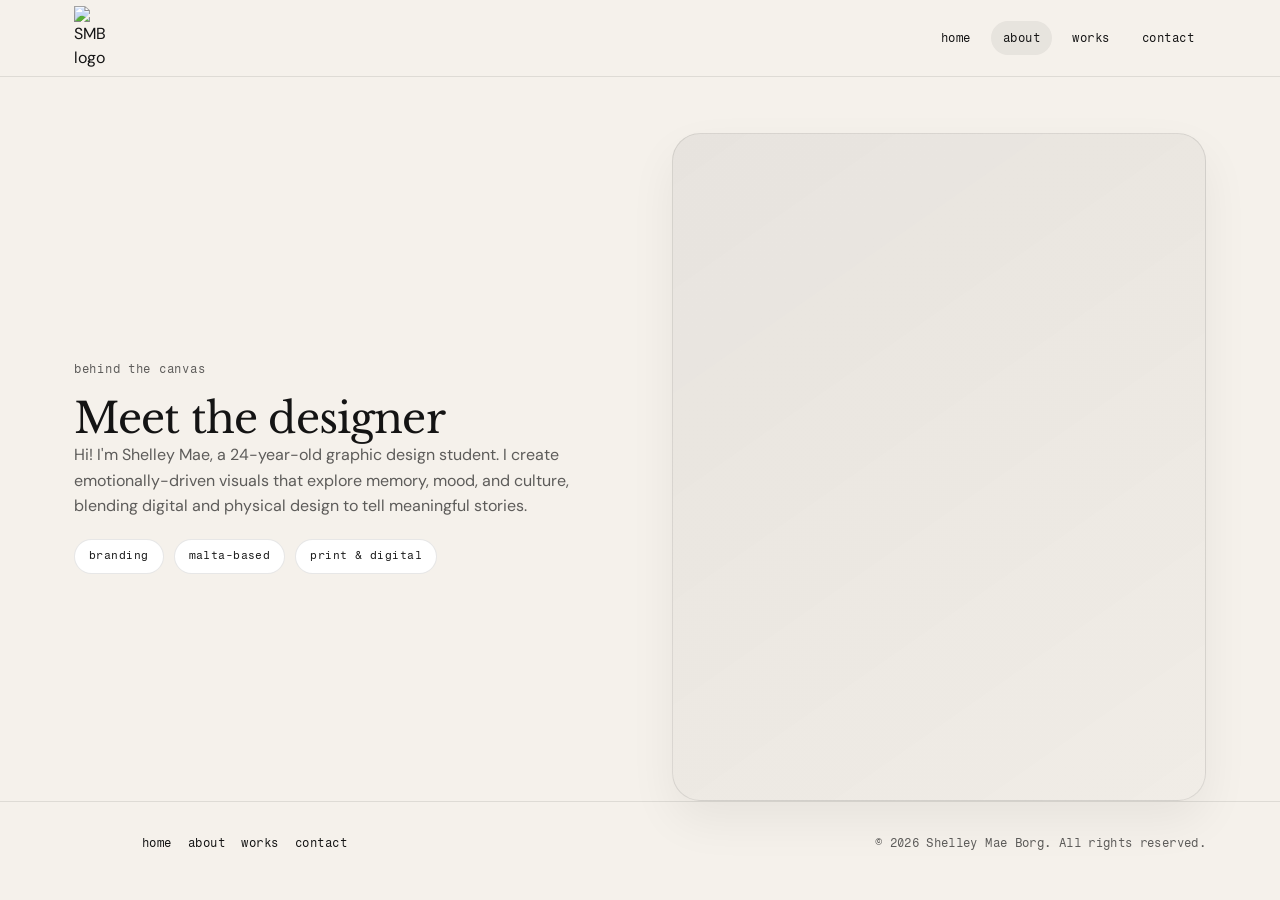
==== about.html @ 629ae958 "Add About page and update navigation links - Created a new 'about.html' page with designer introduct" ====
<!DOCTYPE html>
<html lang="en">
  <head>
    <meta charset="UTF-8" />
    <meta name="viewport" content="width=device-width, initial-scale=1.0" />
    <title>About — Shelley Mae Borg</title>
    <link rel="icon" type="image/x-icon" href="/images/logo.png" />
    <link rel="preconnect" href="https://fonts.googleapis.com" />
    <link rel="preconnect" href="https://fonts.gstatic.com" crossorigin />
    <link
      href="https://fonts.googleapis.com/css2?family=DM+Sans:ital,opsz,wght@0,9..40,400;0,9..40,500;0,9..40,700;1,9..40,400&family=Fragment+Mono:ital@0;1&family=Libre+Baskerville:ital,wght@0,400;0,700;1,400&display=swap"
      rel="stylesheet"
    />
    <link rel="stylesheet" href="./style.css" />
  </head>
  <body class="pageAbout">
    <a class="skipLink" href="#about">Skip to content</a>

    <header class="siteHeader">
      <div class="container headerInner">
        <a class="brand" href="./index.html">
          <img class="brandMark" src="./images/logo.png" alt="SMB logo" />
        </a>

        <button
          class="navToggle"
          type="button"
          aria-expanded="false"
          aria-controls="primaryNav"
          aria-label="Open menu"
        >
          <span class="navToggleLines" aria-hidden="true">
            <span class="navToggleLine"></span>
            <span class="navToggleLine"></span>
            <span class="navToggleLine"></span>
          </span>
        </button>

        <div class="navBackdrop" data-nav-backdrop aria-hidden="true"></div>

        <nav class="nav" id="primaryNav" aria-label="Primary">
          <a class="navLink" href="./index.html#home">home</a>
          <a class="navLink" href="./about.html" aria-current="page">about</a>
          <a class="navLink" href="./worksDone.html">works</a>
          <a class="navLink" href="./contact.html">contact</a>
        </nav>
      </div>
    </header>

    <main id="aboutMain">
      <section id="about" class="about section" aria-labelledby="aboutHeading">
        <div class="container aboutGrid">
          <div class="aboutCopy">
            <p class="sectionEyebrow">Behind the canvas</p>
            <h1 class="sectionTitle" id="aboutHeading">Meet the designer</h1>
            <p class="bodyText">
              Hi! I'm Shelley Mae, a 24-year-old graphic design student. I create emotionally-driven
              visuals that explore memory, mood, and culture, blending digital and physical design to
              tell meaningful stories.
            </p>
            <ul class="chipList" aria-label="Interests">
              <li class="chip">Branding</li>
              <li class="chip">Malta-based</li>
              <li class="chip">Print &amp; digital</li>
            </ul>
          </div>

          <div class="aboutMedia">
            <!-- Replace portraitPlaceholder with final photo when available -->
            <div class="aboutPortrait portraitPlaceholder" role="img" aria-label="Portrait of Shelley Mae Borg"></div>
          </div>
        </div>
      </section>
    </main>

    <footer class="siteFooter">
      <div class="container footerInner">
        <div class="footerBrand">
          <img class="footerMark" src="./images/logo.png" alt="" />
        </div>

        <nav class="footerNav" aria-label="Footer">
          <a class="footerLink" href="./index.html#home">home</a>
          <a class="footerLink" href="./about.html" aria-current="page">about</a>
          <a class="footerLink" href="./worksDone.html">works</a>
          <a class="footerLink" href="./contact.html">contact</a>
        </nav>

        <p class="footerLegal">© 2026 Shelley Mae Borg. All rights reserved.</p>
      </div>
    </footer>

    <script src="./functions.js"></script>
  </body>
</html>
---- style.css ----
/* Base */
:root {
  --blue: #84bbe6;
  --cream: #f5f1eb;
  --orange: #f05223;
  --ink: #141414;
  --ink-muted: rgba(20, 20, 20, 0.68);
  --white: #ffffff;
  --surface: #ffffff;
  --border: rgba(20, 20, 20, 0.1);
  --radius-sm: 12px;
  --radius-md: 20px;
  --radius-lg: 28px;

  --font-sans: "DM Sans", "Helvetica Neue", Helvetica, Arial, sans-serif;
  --font-serif: "Libre Baskerville", Georgia, "Times New Roman", serif;
  --font-mono: "Fragment Mono", ui-monospace, monospace;

  --container: 1180px;
  --gutter: 24px;
  --section-pad: clamp(72px, 10vw, 120px);

  --tracking-tight: -0.03em;
}

*,
*::before,
*::after {
  box-sizing: border-box;
}

html {
  scroll-behavior: smooth;
}

section[id] {
  scroll-margin-top: 92px;
}

@media (prefers-reduced-motion: reduce) {
  html {
    scroll-behavior: auto;
  }

  .caseCard:hover,
  .btnPrimary:hover {
    transform: none;
  }
}

body {
  margin: 0;
  color: var(--ink);
  background: var(--cream);
  font-family: var(--font-sans);
  font-size: 16px;
  line-height: 1.5;
  -webkit-font-smoothing: antialiased;
  -moz-osx-font-smoothing: grayscale;
}

img {
  display: block;
  max-width: 100%;
  height: auto;
}

a {
  color: inherit;
  text-decoration: none;
}

.container {
  max-width: var(--container);
  margin: 0 auto;
  padding: 0 var(--gutter);
}


.skipLink {
  position: absolute;
  left: 12px;
  top: 12px;
  transform: translateY(-200%);
  padding: 10px 12px;
  background: var(--white);
  border: 1px solid rgba(43, 43, 43, 0.2);
  font-size: 14px;
  z-index: 1000;
}

.skipLink:focus {
  transform: translateY(0);
  outline: 2px solid var(--ink);
  outline-offset: 2px;
}

.visuallyHidden {
  position: absolute;
  width: 1px;
  height: 1px;
  padding: 0;
  margin: -1px;
  overflow: hidden;
  clip: rect(0, 0, 0, 0);
  white-space: nowrap;
  border: 0;
}

/* Header / Nav */
.siteHeader {
  position: sticky;
  top: 0;
  z-index: 50;
  background: rgba(245, 241, 235, 0.88);
  backdrop-filter: blur(12px);
  border-bottom: 1px solid var(--border);
}

.headerInner {
  min-height: 76px;
  display: flex;
  align-items: center;
  justify-content: space-between;
  gap: 16px;
}

.brand {
  display: inline-flex;
  align-items: center;
  gap: 12px;
}

.brandMark {
  width: 40px;
  height: auto;
}

.brandName {
  font-family: var(--font-serif);
  font-size: 15px;
  font-weight: 700;
  letter-spacing: -0.02em;
}

.nav {
  display: flex;
  align-items: center;
  gap: 8px;
  font-family: var(--font-mono);
  font-size: 12px;
  letter-spacing: 0.04em;
  text-transform: lowercase;
}

.navLink {
  padding: 8px 12px;
  border-radius: 999px;
  position: relative;
  transition: background-color 160ms ease, color 160ms ease;
}

.navLink:hover,
.navLink[aria-current="page"] {
  background: rgba(20, 20, 20, 0.06);
}

.navLinkContact {
  opacity: 0.45;
  cursor: not-allowed;
}

/* Mobile burger Menu */
.navToggle {
  display: none;
  align-items: center;
  justify-content: center;
  width: 44px;
  height: 44px;
  padding: 0;
  margin: 0;
  margin-left: auto;
  flex-shrink: 0;
  border: 1px solid rgba(43, 43, 43, 0.12);
  border-radius: 0;
  background: rgba(255, 255, 255, 0.92);
  color: var(--ink);
  cursor: pointer;
  position: relative;
  z-index: 160;
  transition: border-color 0.2s ease, background-color 0.2s ease;
}

.navToggle:hover {
  border-color: rgba(240, 82, 35, 0.45);
  background: rgba(255, 255, 255, 1);
}

.navToggle:focus-visible {
  outline: 2px solid var(--orange);
  outline-offset: 3px;
}

.navToggleLines {
  width: 22px;
  height: 16px;
  position: relative;
  display: block;
  pointer-events: none;
}

.navToggleLine {
  position: absolute;
  left: 0;
  right: 0;
  height: 2px;
  background: var(--ink);
  border-radius: 1px;
  transition:
    transform 0.55s cubic-bezier(0.22, 1, 0.36, 1),
    opacity 0.25s ease,
    top 0.35s cubic-bezier(0.22, 1, 0.36, 1);
}

.navToggleLine:nth-child(1) {
  top: 0;
}

.navToggleLine:nth-child(2) {
  top: 7px;
}

.navToggleLine:nth-child(3) {
  top: 14px;
}

body.isNavOpen .navToggleLine:nth-child(1) {
  top: 7px;
  transform: rotate(45deg);
}

body.isNavOpen .navToggleLine:nth-child(2) {
  opacity: 0;
  transform: scaleX(0);
}

body.isNavOpen .navToggleLine:nth-child(3) {
  top: 7px;
  transform: rotate(-45deg);
}

.navBackdrop {
  display: none;
}

/* Typography */
.sectionEyebrow {
  margin: 0 0 16px;
  font-family: var(--font-mono);
  font-size: 12px;
  letter-spacing: 0.06em;
  text-transform: lowercase;
  color: var(--ink-muted);
}

.sectionIntro {
  display: flex;
  align-items: flex-end;
  justify-content: space-between;
  gap: 24px;
  margin-bottom: 32px;
}

.sectionIntroStack {
  flex-direction: column;
  align-items: flex-start;
  max-width: 640px;
}

.sectionTitle {
  margin: 0;
  font-family: var(--font-serif);
  font-size: clamp(28px, 3.5vw, 42px);
  font-weight: 400;
  line-height: 1.15;
  letter-spacing: -0.02em;
}

.sectionLead {
  margin: 12px 0 0;
  max-width: 52ch;
  font-size: 17px;
  line-height: 1.55;
  color: var(--ink-muted);
}

.display {
  margin: 0;
  font-family: var(--font-serif);
  font-size: clamp(48px, 7vw, 84px);
  line-height: 0.95;
  letter-spacing: var(--tracking-tight);
}

.subtitle {
  margin: 10px 0 22px;
  font-size: 22px;
  color: var(--ink-muted);
  letter-spacing: -0.02em;
}

.bodyText {
  margin: 0 0 18px;
  max-width: 52ch;
  font-size: 16px;
  line-height: 1.6;
  color: var(--ink-muted);
}

.textLink {
  display: inline-flex;
  align-items: center;
  gap: 6px;
  font-family: var(--font-mono);
  font-size: 12px;
  letter-spacing: 0.04em;
  color: var(--ink);
  text-transform: lowercase;
  white-space: nowrap;
  transition: opacity 160ms ease;
}

.textLink:hover {
  opacity: 0.65;
}

.btnPrimary {
  appearance: none;
  border: 0;
  font: inherit;
  cursor: pointer;
  display: inline-flex;
  align-items: center;
  justify-content: center;
  gap: 8px;
  padding: 14px 24px;
  border-radius: 999px;
  background: var(--ink);
  color: var(--white);
  font-family: var(--font-mono);
  font-size: 12px;
  letter-spacing: 0.05em;
  text-transform: lowercase;
  transition: transform 160ms ease, background-color 160ms ease;
}

.btnPrimary:hover {
  background: #2a2a2a;
  transform: translateY(-1px);
}

.btnPrimary:focus-visible {
  outline: 2px solid var(--ink);
  outline-offset: 3px;
}

.btnPrimaryLight {
  background: var(--white);
  color: var(--ink);
}

.btnPrimaryLight:hover {
  background: #f0ebe4;
}

/* Hero */
.hero {
  padding: clamp(56px, 10vw, 120px) 0 clamp(40px, 6vw, 72px);
}

.heroInner {
  max-width: 920px;
}

.heroCopy {
  max-width: 640px;
}

.heroTitle {
  margin: 0 0 28px;
  font-family: var(--font-serif);
  font-size: clamp(44px, 7.5vw, 80px);
  font-weight: 400;
  line-height: 1.20;
  letter-spacing: -0.03em;
}

.heroTitleLine {
  display: block;
}

.heroTitleName {
  white-space: nowrap;
}

.heroTitleAccent {
  font-style: italic;
  color: var(--ink-muted);
}

.heroLead {
  margin: 0 0 32px;
  max-width: 48ch;
  font-size: 18px;
  line-height: 1.6;
  color: var(--ink-muted);
}

.hero .btnPrimary {
  margin-top: 4px;
}

/* Gallery sneak peek */
.galleryPeek {
  padding-top: 0;
  margin-top: clamp(8px, 2vw, 24px);
}

.galleryTrackWrap {
  overflow: hidden;
  padding-bottom: 8px;
}

.galleryTrackWrap[data-gallery-marquee] {
  padding: 4px var(--gutter) 16px;
  -webkit-mask-image: linear-gradient(
    to right,
    transparent,
    #000 6%,
    #000 94%,
    transparent
  );
  mask-image: linear-gradient(to right, transparent, #000 6%, #000 94%, transparent);
}

.galleryMarquee {
  overflow: hidden;
}

.galleryTrack {
  display: flex;
  gap: 20px;
  overflow-x: auto;
  scroll-snap-type: x mandatory;
  scroll-padding-inline: var(--gutter);
  padding: 4px var(--gutter) 16px;
  -webkit-overflow-scrolling: touch;
}

.galleryTrackAuto {
  display: flex;
  width: max-content;
  gap: 20px;
  padding: 0;
  overflow: visible;
  scroll-snap-type: none;
  will-change: transform;
}

.galleryTrackSet {
  display: flex;
  gap: 20px;
  flex-shrink: 0;
}

.galleryTrack::-webkit-scrollbar {
  height: 6px;
}

.galleryTrack::-webkit-scrollbar-thumb {
  background: rgba(20, 20, 20, 0.15);
  border-radius: 999px;
}

.gallerySlide {
  flex: 0 0 min(320px, 78vw);
  scroll-snap-align: start;
}

.galleryTrackAuto .gallerySlide {
  flex-shrink: 0;
}

@media (prefers-reduced-motion: reduce) {
  .galleryTrackAuto {
    overflow-x: auto;
    scroll-snap-type: x mandatory;
    width: auto;
    transform: none !important;
  }

  .galleryTrackSet[aria-hidden="true"] {
    display: none;
  }
}

.gallerySlideMedia {
  height: 380px;
  border-radius: var(--radius-md);
  border: 1px solid var(--border);
  overflow: hidden;
}

.gallerySlideCaption {
  margin: 12px 0 0;
  font-family: var(--font-mono);
  font-size: 12px;
  letter-spacing: 0.04em;
  text-transform: lowercase;
  color: var(--ink-muted);
}

/* Case studies */
.caseStudies {
  background: var(--surface);
}

.caseGrid {
  display: grid;
  grid-template-columns: repeat(3, 1fr);
  gap: 24px;
}

.caseCard {
  display: flex;
  flex-direction: column;
  border-radius: var(--radius-md);
  border: 1px solid var(--border);
  background: var(--cream);
  overflow: hidden;
  transition: transform 200ms ease, box-shadow 200ms ease;
}

.caseCard:hover {
  transform: translateY(-4px);
  box-shadow: 0 20px 48px rgba(20, 20, 20, 0.1);
}

.caseCard:focus-visible {
  outline: 2px solid var(--ink);
  outline-offset: 4px;
}

.caseCardMedia {
  height: 220px;
  border-bottom: 1px solid var(--border);
}

.caseCardBody {
  padding: 22px;
  display: flex;
  flex-direction: column;
  gap: 10px;
  flex: 1;
}

.caseCardTitle {
  margin: 0;
  font-family: var(--font-serif);
  font-size: 22px;
  font-weight: 700;
  letter-spacing: -0.02em;
}

.caseCardDesc {
  margin: 0;
  font-size: 14px;
  line-height: 1.55;
  color: var(--ink-muted);
  flex: 1;
}

.caseCardTag {
  display: inline-block;
  align-self: flex-start;
  margin-top: 4px;
  padding: 6px 10px;
  border-radius: 999px;
  background: rgba(20, 20, 20, 0.06);
  font-family: var(--font-mono);
  font-size: 11px;
  letter-spacing: 0.04em;
  text-transform: lowercase;
}

/* About */
.pageAbout .about {
  padding-top: clamp(32px, 5vw, 56px);
}

.aboutCta {
  margin-top: 8px;
}

.about {
  background: var(--cream);
}

.aboutGrid {
  display: grid;
  grid-template-columns: 1fr 1fr;
  gap: clamp(32px, 5vw, 64px);
  align-items: center;
}

.chipList {
  display: flex;
  flex-wrap: wrap;
  gap: 10px;
  margin: 20px 0 0;
  padding: 0;
  list-style: none;
}

.chip {
  padding: 8px 14px;
  border-radius: 999px;
  border: 1px solid var(--border);
  background: var(--surface);
  font-family: var(--font-mono);
  font-size: 11px;
  letter-spacing: 0.04em;
  text-transform: lowercase;
}

.aboutPortrait,
.portraitPlaceholder {
  width: 100%;
  aspect-ratio: 4 / 5;
  border-radius: var(--radius-lg);
  border: 1px solid var(--border);
  background: linear-gradient(145deg, rgba(20, 20, 20, 0.06), rgba(20, 20, 20, 0.02));
  box-shadow: 0 20px 48px rgba(20, 20, 20, 0.06);
}

.eyebrow {
  margin: 0 0 12px;
  font-family: var(--font-mono);
  font-size: 12px;
  letter-spacing: 0.06em;
  color: var(--ink-muted);
  text-transform: lowercase;
  display: flex;
  align-items: center;
  gap: 10px;
}

.eyebrowMark {
  width: 8px;
  height: 8px;
  border-radius: 50%;
  background: var(--ink);
  display: inline-block;
}

/* FAQ */
.faq {
  background: var(--surface);
}

.faqInner {
  display: grid;
  grid-template-columns: minmax(0, 0.9fr) minmax(0, 1.1fr);
  gap: clamp(32px, 5vw, 72px);
  align-items: start;
}

.faqList {
  border-top: 1px solid var(--border);
}

.faqItem {
  border-bottom: 1px solid var(--border);
}

.faqItem h3 {
  margin: 0;
}

.faqQuestion {
  width: 100%;
  display: flex;
  align-items: center;
  justify-content: space-between;
  gap: 16px;
  padding: 20px 0;
  border: 0;
  background: transparent;
  color: var(--ink);
  font-family: var(--font-serif);
  font-size: clamp(17px, 2vw, 20px);
  font-weight: 400;
  text-align: left;
  cursor: pointer;
  line-height: 1.35;
}

.faqQuestion::after {
  content: "+";
  flex-shrink: 0;
  font-family: var(--font-mono);
  font-size: 18px;
  color: var(--ink-muted);
  transition: transform 200ms ease;
}

.faqQuestion[aria-expanded="true"]::after {
  content: "−";
}

.faqQuestion:focus-visible {
  outline: 2px solid var(--ink);
  outline-offset: 4px;
}

.faqAnswer {
  overflow: hidden;
}

.faqAnswer[hidden] {
  display: none;
}

.faqAnswer p {
  margin: 0 0 20px;
  max-width: 56ch;
  font-size: 15px;
  line-height: 1.6;
  color: var(--ink-muted);
}

/* Contact CTA */
.contactCta {
  text-align: center;
}

.contactCtaInner {
  max-width: 560px;
  margin: 0 auto;
  padding: clamp(48px, 8vw, 80px) 0;
}

.contactCtaTitle {
  margin: 0 0 12px;
  font-family: var(--font-serif);
  font-size: clamp(32px, 4.5vw, 48px);
  font-weight: 400;
  line-height: 1.1;
  letter-spacing: -0.02em;
}

.contactCtaLead {
  margin: 0 0 28px;
  font-size: 17px;
  color: var(--ink-muted);
}

/* Legacy works grid (portfolio page) */
.sectionHeader {
  display: flex;
  align-items: baseline;
  justify-content: space-between;
  gap: 24px;
  margin-bottom: 18px;
}

.worksGrid {
  display: grid;
  grid-template-columns: repeat(3, 1fr);
  gap: 20px;
}

.workCard {
  padding: 0;
  position: relative;
  outline: none;
  cursor: pointer;
}

.workCard:focus-visible {
  outline: 2px solid var(--ink);
  outline-offset: 6px;
}

.workThumb {
  height: 180px;
  border: 1px solid var(--border);
  border-radius: var(--radius-sm);
  background: linear-gradient(135deg, rgba(20, 20, 20, 0.06), rgba(20, 20, 20, 0));
  margin-bottom: 10px;
  position: relative;
  overflow: hidden;
}

.workThumb::after {
  content: "";
  position: absolute;
  right: 10px;
  top: 10px;
  width: 10px;
  height: 10px;
  background: var(--orange);
}

.thumbA {
  background: radial-gradient(circle at 20% 30%, rgba(240, 82, 35, 0.25), transparent 55%),
    linear-gradient(135deg, rgba(43, 43, 43, 0.06), rgba(43, 43, 43, 0));
}
.thumbB {
  background: radial-gradient(circle at 60% 40%, rgba(132, 187, 230, 0.35), transparent 55%),
    linear-gradient(135deg, rgba(43, 43, 43, 0.06), rgba(43, 43, 43, 0));
}
.thumbC {
  background: radial-gradient(circle at 30% 60%, rgba(251, 247, 190, 1), rgba(251, 247, 190, 0) 60%),
    linear-gradient(135deg, rgba(43, 43, 43, 0.06), rgba(43, 43, 43, 0));
}
.thumbD {
  background: radial-gradient(circle at 80% 40%, rgba(240, 82, 35, 0.18), transparent 55%),
    linear-gradient(135deg, rgba(43, 43, 43, 0.06), rgba(43, 43, 43, 0));
}
.thumbE {
  background: radial-gradient(circle at 40% 30%, rgba(132, 187, 230, 0.25), transparent 55%),
    linear-gradient(135deg, rgba(43, 43, 43, 0.06), rgba(43, 43, 43, 0));
}
.thumbF {
  background: radial-gradient(circle at 50% 60%, rgba(240, 82, 35, 0.22), transparent 55%),
    linear-gradient(135deg, rgba(43, 43, 43, 0.06), rgba(43, 43, 43, 0));
}

.workTitle {
  margin: 0;
  font-size: 14px;
  letter-spacing: 0.02em;
}

.workMeta {
  margin: 4px 0 0;
  font-size: 12px;
  font-family: var(--font-mono);
  color: var(--ink-muted);
  letter-spacing: 0.03em;
  text-transform: lowercase;
}

/* Quote band */
.quoteBand {
  background: var(--orange);
  color: var(--white);
  padding: 54px 0;
}

.quoteInner {
  display: grid;
  grid-template-columns: 1fr auto;
  grid-template-rows: auto auto;
  column-gap: 40px;
  row-gap: 16px;
  align-items: end;
}

.quote {
  margin: 0;
  font-size: 18px;
  max-width: 60ch;
  letter-spacing: 0.01em;
}

.quoteByline {
  grid-column: 1 / 2;
  font-size: 12px;
  opacity: 0.9;
}

.quoteLink {
  grid-column: 2 / 3;
  grid-row: 1 / 3;
  align-self: end;
  font-size: 12px;
  letter-spacing: 0.06em;
  text-transform: lowercase;
  opacity: 0.95;
}

/* CTA */
.ctaGrid {
  display: grid;
  grid-template-columns: 1.2fr 0.8fr auto;
  gap: 28px;
  align-items: end;
}

.displaySmall {
  margin: 0;
  font-size: 58px;
  line-height: 0.95;
  letter-spacing: var(--tracking-tight);
}

.ctaDetails {
  display: grid;
  gap: 12px;
  font-size: 12px;
}

.ctaRow {
  display: grid;
  grid-template-columns: 90px 1fr;
  gap: 14px;
  align-items: baseline;
}

.ctaLabel {
  color: rgba(43, 43, 43, 0.65);
}

.ctaValue {
  color: var(--orange);
  letter-spacing: 0.02em;
}

.ctaMotif {
  justify-self: end;
}

.pixelMotifSmall {
  position: static;
  width: 180px;
  opacity: 1;
}

/* Footer */
.siteFooter {
  border-top: 1px solid var(--border);
  background: var(--cream);
  padding: 32px 0 40px;
}

.footerInner {
  display: flex;
  flex-wrap: wrap;
  align-items: center;
  justify-content: space-between;
  gap: 20px 32px;
}

.footerBrand {
  display: flex;
  align-items: center;
  gap: 12px;
}

.footerMark {
  width: 36px;
}

.footerName {
  font-family: var(--font-serif);
  font-size: 14px;
  font-weight: 700;
}

.footerNav {
  display: flex;
  flex-wrap: wrap;
  gap: 8px 16px;
  font-family: var(--font-mono);
  font-size: 12px;
  letter-spacing: 0.04em;
  text-transform: lowercase;
}

.footerLink:hover {
  opacity: 0.6;
}

.footerLegal {
  margin: 0;
  width: 100%;
  font-size: 12px;
  color: var(--ink-muted);
  font-family: var(--font-mono);
  letter-spacing: 0.03em;
}

@media (min-width: 769px) {
  .footerLegal {
    width: auto;
    margin-left: auto;
  }
}

/* Desktop-first guardrails */
@media (max-width: 1100px) {
  .caseGrid {
    grid-template-columns: repeat(2, 1fr);
  }

  .worksGrid,
  .caseGrid {
    grid-template-columns: repeat(2, 1fr);
  }

  .faqInner {
    grid-template-columns: 1fr;
  }
}

/* Tablet guardrails */
@media (max-width: 768px) {
  /* Tablet: reduce vertical*/
  .section {
    padding: 52px 0;
  }

  body.isNavOpen {
    overflow: hidden;
    touch-action: none;
  }

  body.isNavOpen .siteHeader {
    z-index: 200;
  }

  .siteHeader .headerInner {
    position: relative;
    flex-wrap: nowrap;
    align-items: center;
    justify-content: space-between;
    min-height: 56px;
    height: auto;
    padding: 10px 0;
  }

  .brandMark {
    width: 48px;
  }

  /* Burger + slide-over nav */
  .navToggle {
    display: inline-flex;
  }

  .navBackdrop {
    display: block;
    position: fixed;
    inset: 0;
    z-index: 140;
    background: radial-gradient(circle at 80% 20%, rgba(251, 247, 190, 0.08), transparent 45%),
      rgba(0, 0, 0, 0.52);
    opacity: 0;
    visibility: hidden;
    pointer-events: none;
    transition:
      opacity 0.42s cubic-bezier(0.22, 1, 0.36, 1),
      visibility 0.42s;
  }

  body.isNavOpen .navBackdrop {
    opacity: 1;
    visibility: visible;
    pointer-events: auto;
  }

  .nav {
    position: fixed;
    top: 0;
    right: 0;
    left: auto;
    width: min(300px, 86vw);
    height: 100dvh;
    max-height: 100dvh;
    margin: 0;
    padding: calc(72px + 20px) 28px 32px;
    flex-direction: column;
    align-items: flex-start;
    justify-content: flex-start;
    gap: 4px;
    font-size: 18px;
    letter-spacing: 0.04em;
    line-height: 1.25;
    background: var(--cream);
    border-left: 1px solid rgba(43, 43, 43, 0.1);
    box-shadow: -16px 0 48px rgba(0, 0, 0, 0.18);
    z-index: 150;
    transform: translateX(104%);
    transition: transform 0.45s cubic-bezier(0.22, 1, 0.36, 1);
    will-change: transform;
    overflow-y: auto;
    overscroll-behavior: contain;
    visibility: hidden;
    pointer-events: none;
  }

  body.isNavOpen .siteHeader .nav {
    transform: translateX(0);
    visibility: visible;
    pointer-events: auto;
  }

  .siteHeader .nav .navLink {
    padding: 14px 4px;
    width: 100%;
    opacity: 0;
    transform: translateX(12px);
    transition:
      opacity 0.35s ease,
      transform 0.45s cubic-bezier(0.22, 1, 0.36, 1);
    transition-delay: 0s;
  }

  body.isNavOpen .siteHeader .nav .navLink {
    opacity: 1;
    transform: translateX(0);
  }

  body.isNavOpen .siteHeader .nav .navLink:nth-child(1) {
    transition-delay: 0.07s;
  }

  body.isNavOpen .siteHeader .nav .navLink:nth-child(2) {
    transition-delay: 0.12s;
  }

  body.isNavOpen .siteHeader .nav .navLink:nth-child(3) {
    transition-delay: 0.17s;
  }

  body.isNavOpen .siteHeader .nav .navLink:nth-child(4) {
    transition-delay: 0.22s;
  }

  body.isNavOpen .siteHeader .nav .navLink:nth-child(5) {
    transition-delay: 0.26s;
  }

  body.isNavOpen .siteHeader .nav .navLink:nth-child(6) {
    transition-delay: 0.3s;
  }

  .siteHeader .nav .navLink::after {
    bottom: 10px;
    left: 4px;
    right: auto;
    width: 0;
    height: 2px;
    transform: none;
    transition: width 0.28s cubic-bezier(0.22, 1, 0.36, 1);
    transform-origin: left;
  }

  .siteHeader .nav .navLink:hover::after,
  .siteHeader .nav .navLink[aria-current="page"]::after {
    width: 2.25rem;
    transform: none;
    transform-origin: left;
  }

  body.isNavOpen .siteHeader .nav .navLink:hover::after,
  body.isNavOpen .siteHeader .nav .navLink[aria-current="page"]::after {
    width: 2.25rem;
  }

  body.isNavOpen .siteHeader .nav .navLink:focus-visible::after {
    width: 2.25rem;
  }

  @media (prefers-reduced-motion: reduce) {
    .navToggleLine,
    .navBackdrop,
    .siteHeader .nav,
    .siteHeader .nav .navLink {
      transition: none !important;
    }

    body.isNavOpen .siteHeader .nav .navLink {
      transition-delay: 0s !important;
      opacity: 1;
      transform: none;
    }

    .siteHeader .nav .navLink {
      opacity: 1;
      transform: none;
    }
  }

  .brandName {
    display: none;
  }

  .subtitle {
    font-size: 20px;
  }

  .aboutGrid {
    grid-template-columns: 1fr;
    gap: 28px;
  }

  .caseGrid {
    grid-template-columns: 1fr;
  }

  .sectionIntro {
    flex-direction: column;
    align-items: flex-start;
  }

  .gallerySlideMedia {
    height: 300px;
  }

  /* Tablet: quote band stacks neatly */
  .quoteInner {
    grid-template-columns: 1fr;
    grid-template-rows: auto auto auto;
  }

  .quoteLink {
    grid-column: 1 / 2;
    grid-row: auto;
    justify-self: start;
  }

  /* Tablet: CTA stacks */
  .ctaGrid {
    grid-template-columns: 1fr;
    gap: 18px;
  }

  .displaySmall {
    font-size: 44px;
  }

  .footerInner {
    flex-direction: column;
    align-items: flex-start;
  }

  .footerLegal {
    margin-left: 0;
  }
}

/* Mobile guardrails */

@media (max-width: 480px) {
  /* Mobile: tighter gutters */
  :root {
    --gutter: 16px;
  }

  .section {
    padding: 44px 0;
  }

  .subtitle {
    font-size: 18px;
  }

  .gallerySlideMedia {
    height: 260px;
  }

  .worksGrid,
  .caseGrid {
    grid-template-columns: 1fr;
    gap: 16px;
  }

  .workThumb {
    height: 160px;
  }

  /* Mobile: CTA typography */
  .displaySmall {
    font-size: 34px;
  }

  /* Mobile: contact page form row stacks */
  .formRow {
    grid-template-columns: 1fr;
  }

  .btnPrimary {
    width: 100%;
    justify-content: center;
  }
}

/* Contact page */
.contactHero {
  padding-top: 44px;
}

.contactGrid {
  display: grid;
  grid-template-columns: 1.05fr 0.95fr;
  gap: 44px;
  align-items: start;
}

.contactTitle {
  margin-top: 8px;
  text-transform: none;
  font-weight: 400;
}

.contactIntro {
  max-width: 44ch;
}

.contactDetails {
  margin-top: 30px;
  display: grid;
  gap: 12px;
  font-size: 12px;
}

.contactDetail {
  display: grid;
  grid-template-columns: 80px 1fr;
  gap: 14px;
  align-items: baseline;
}

.contactLabel {
  color: rgba(43, 43, 43, 0.6);
  text-transform: lowercase;
  letter-spacing: 0.04em;
}

.contactValue {
  color: var(--ink);
  letter-spacing: 0.02em;
}

.contactPanel {
  background: var(--surface);
  border: 1px solid var(--border);
  border-radius: var(--radius-md);
  padding: 28px;
}

.contactPanelHeader {
  margin-bottom: 10px;
}

.contactHint {
  margin-top: 8px;
  max-width: none;
}

.contactForm {
  display: grid;
  gap: 14px;
}

.field {
  display: grid;
  gap: 6px;
}

.fieldLabel {
  font-size: 12px;
  letter-spacing: 0.06em;
  text-transform: lowercase;
  color: rgba(43, 43, 43, 0.7);
}

.fieldInput,
.fieldTextarea {
  width: 100%;
  padding: 12px 12px;
  border: 1px solid rgba(43, 43, 43, 0.16);
  background: rgba(255, 255, 255, 0.75);
  color: var(--ink);
  font: inherit;
  font-size: 14px;
  letter-spacing: 0.01em;
  outline: none;
}

.fieldTextarea {
  resize: vertical;
  min-height: 140px;
}

.fieldInput:focus,
.fieldTextarea:focus {
  border-color: var(--ink);
  box-shadow: 0 0 0 3px rgba(20, 20, 20, 0.12);
}

.fieldInput[aria-invalid="true"],
.fieldTextarea[aria-invalid="true"] {
  border-color: #c0392b;
  box-shadow: 0 0 0 3px rgba(192, 57, 43, 0.15);
}

.formRow {
  display: grid;
  grid-template-columns: auto 1fr;
  gap: 14px;
  align-items: center;
  margin-top: 4px;
}

.formStatus {
  font-size: 12px;
  letter-spacing: 0.02em;
  color: rgba(43, 43, 43, 0.75);
}

.btnPrimary:disabled {
  opacity: 0.65;
  cursor: not-allowed;
}

.btnSecondary {
  appearance: none;
  font: inherit;
  cursor: pointer;
  letter-spacing: 0.05em;
  text-transform: lowercase;
  padding: 12px 18px;
  display: inline-flex;
  align-items: center;
  gap: 10px;
  user-select: none;
  font-family: var(--font-mono);
  font-size: 12px;
  border-radius: 999px;
  background: transparent;
  color: var(--ink);
  border: 1px solid var(--border);
}

.btnSecondary:hover {
  border-color: var(--ink);
  background: rgba(20, 20, 20, 0.04);
}

.btnSpinner {
  width: 14px;
  height: 14px;
  border-radius: 999px;
  border: 2px solid rgba(255, 255, 255, 0.35);
  border-top-color: rgba(255, 255, 255, 1);
  display: none;
  animation: spin 900ms linear infinite;
}

.isSending .btnSpinner {
  display: inline-block;
}

@keyframes spin {
  to {
    transform: rotate(360deg);
  }
}

/* Modal */
.modal {
  position: fixed;
  inset: 0;
  display: grid;
  place-items: center;
  z-index: 260;
  opacity: 0;
  pointer-events: none;
  transition: opacity 220ms ease;
}

.modal.isOpen {
  opacity: 1;
  pointer-events: auto;
}

.modalBackdrop {
  position: absolute;
  inset: 0;
  background: rgba(0, 0, 0, 0.7);
}

.modalDialog {
  position: relative;
  width: min(520px, calc(100% - 48px));
  background: var(--surface);
  border: 1px solid var(--border);
  border-radius: var(--radius-md);
  padding: 22px;
  z-index: 1;
  box-shadow: 0 24px 80px rgba(0, 0, 0, 0.2);
}

.modalTitle {
  margin: 0;
  font-size: 20px;
  letter-spacing: 0.02em;
}

.modalDesc {
  margin: 10px 0 0;
  font-size: 14px;
  color: rgba(43, 43, 43, 0.8);
  max-width: 52ch;
}

.modalActions {
  margin-top: 18px;
  display: flex;
  justify-content: flex-end;
  gap: 10px;
}

/* Works done portfolio page */
.pageWorksDone .worksDoneHero {
  background: var(--surface);
  padding-top: 44px;
  padding-bottom: 30px;
  border-bottom: 1px solid var(--border);
}

.worksDoneHeroInner {
  max-width: min(560px, 100%);
}

.worksDoneEyebrow {
  margin-bottom: 10px;
}

.worksDoneHeading {
  margin: 0 0 14px;
}


.pageWorksDone .worksDoneIntroSecondary {
  max-width: none;
  margin-bottom: 0;
  color: rgba(43, 43, 43, 0.72);
  font-size: 13px;
}

.pageWorksDone .worksDoneIntro {
  max-width: 52ch;
}

.worksDoneGridSection {
  padding-top: 30px;
}

.pageWorksDone .worksDoneGridSection.caseStudies {
  background: var(--surface);
}

.pageWorksDone .caseCard.portfolioCard {
  cursor: pointer;
  width: 100%;
  text-align: left;
  font: inherit;
  color: inherit;
  appearance: none;
  -webkit-appearance: none;
}

.pageWorksDone .caseCardTitle {
  font-size: 22px;
}

.workDetailModalDialog .workDetailHero {
  border-radius: 0;
}

/*
 * Work detail modal: dialog is position:fixed and centered with inset + margin:auto.
 */
.workDetailModal.modal {
  display: block;
  overflow: hidden;
  overscroll-behavior: none;
  box-sizing: border-box;
}

.workDetailModal {
  z-index: 260;
}

#workDetailModal .workDetailModalDialog {
  --workModalPadY: clamp(16px, 3vmin, 28px);
  --workModalPadX: clamp(16px, 3vw, 32px);

  position: fixed;
  z-index: 261;
  left: 50%;
  top: 50%;
  transform: translate(-50%, -50%);
  width: min(1080px, calc(100vw - var(--workModalPadX) * 2));
  max-width: min(
    1080px,
    calc(100vw - env(safe-area-inset-left, 0px) - env(safe-area-inset-right, 0px) - var(--workModalPadX) * 2)
  );
  min-width: 0;
  max-height: min(
    calc(100svh - var(--workModalPadY) * 2),
    calc(100dvh - var(--workModalPadY) * 2),
    calc(100vh - var(--workModalPadY) * 2),
    96vh
  );
  height: fit-content;
  padding: 0;
  margin: 0;
  display: flex;
  flex-direction: column;
  overflow: hidden;
  box-sizing: border-box;
  border-radius: var(--radius-lg);
}

#workDetailModal .modalBackdrop {
  position: absolute;
  inset: 0;
  z-index: 0;
}


.workDetailModalToolbar {
  flex: 0 0 auto;
  display: flex;
  justify-content: flex-end;
  padding: 14px 14px 10px;
  background: var(--surface);
}

.workDetailModalDialog .workDetailHero {
  flex: 0 0 auto;
  align-self: stretch;
  width: 100%;
  max-width: 100%;
  box-sizing: border-box;
  height: clamp(280px, 52vh, 580px);
  min-height: clamp(280px, 52vh, 580px);
  margin: 0;
  margin-bottom: 0;
}

.workDetailModalDialog .workDetailHero--embed {
  --embed-h: min(50svh, 520px);

  align-self: center;
  width: auto;
  height: var(--embed-h);
  min-height: 0;
  max-height: var(--embed-h);
  aspect-ratio: 430 / 932;
  max-width: calc(100% - 32px);
  background: var(--bg);
  overflow: hidden;
}

.workDetailHero--embed iframe {
  display: block;
  width: 100%;
  height: 100%;
  border: 0;
}

.workDetailBody {
  flex: 1 1 auto;
  padding: clamp(28px, 4vw, 40px) clamp(28px, 4vw, 44px) clamp(32px, 4vw, 48px);
  min-width: 0;
  overflow-x: hidden;
  overflow-y: auto;
  -webkit-overflow-scrolling: touch;
}

.workDetailModalDialog .workDetailTitle,
.workDetailModalDialog .workDetailMeta,
.workDetailModalDialog .workDetailDesc {
  max-width: 100%;
}

.workDetailModalDialog .modalDesc.workDetailDesc {
  overflow-wrap: break-word;
  word-wrap: break-word;
}

.workDetailTitle {
  margin: 0;
  font-family: var(--font-serif);
  font-size: clamp(28px, 4vw, 40px);
  font-weight: 700;
  letter-spacing: -0.02em;
  line-height: 1.1;
}

.workDetailMeta {
  margin: 12px 0 0;
  font-size: 14px;
  font-family: var(--font-mono);
  letter-spacing: 0.04em;
  text-transform: lowercase;
  color: var(--ink-muted);
}

.workDetailModalDialog .workDetailDesc {
  margin-top: 18px;
  max-width: 72ch;
  font-size: 17px;
  line-height: 1.6;
}

@media (max-width: 1100px) {
  .portfolioGrid {
    grid-template-columns: repeat(2, 1fr);
  }

  .contactGrid {
    grid-template-columns: 1fr;
  }
}

@media (max-width: 768px) {
  .pageWorksDone .worksDoneHero {
    padding-top: 38px;
  }

  .workDetailModalDialog .workDetailHero:not(.workDetailHero--embed) {
    height: clamp(240px, 44vh, 480px);
    min-height: clamp(240px, 44vh, 480px);
  }

  .workDetailModalDialog .workDetailHero--embed {
    --embed-h: min(40svh, 400px);
  }

  .workDetailModalToolbar {
    padding-inline: 16px;
    padding-bottom: 10px;
  }

  .workDetailBody {
    padding: 24px 24px 28px;
  }

  #workDetailModal .workDetailModalDialog {
    --workModalPadX: clamp(12px, 3vw, 20px);
    --workModalPadY: clamp(12px, 3vmin, 24px);
    width: min(1080px, calc(100vw - var(--workModalPadX) * 2));
  }
}

@media (max-width: 480px) {
  .caseGrid {
    grid-template-columns: 1fr;
    gap: 16px;
  }

  #workDetailModal .workDetailModalDialog {
    --workModalPadX: 10px;
    --workModalPadY: 12px;
    width: calc(100vw - var(--workModalPadX) * 2);
    max-width: none;
    border-radius: var(--radius-md);
  }

  .workDetailModalDialog .workDetailHero:not(.workDetailHero--embed) {
    width: 100%;
    height: clamp(200px, 40svh, 360px);
    min-height: clamp(200px, 40svh, 360px);
    flex-shrink: 0;
    min-width: 0;
  }

  .workDetailModalDialog .workDetailHero--embed {
    --embed-h: min(36svh, 340px);
    max-width: calc(100% - 20px);
  }

  .workDetailModalToolbar {
    padding-top: 12px;
    padding-inline: 16px;
  }

  .workDetailBody {
    padding: 20px 18px 24px;
  }

  .workDetailModalDialog .workDetailDesc {
    font-size: 16px;
  }
}
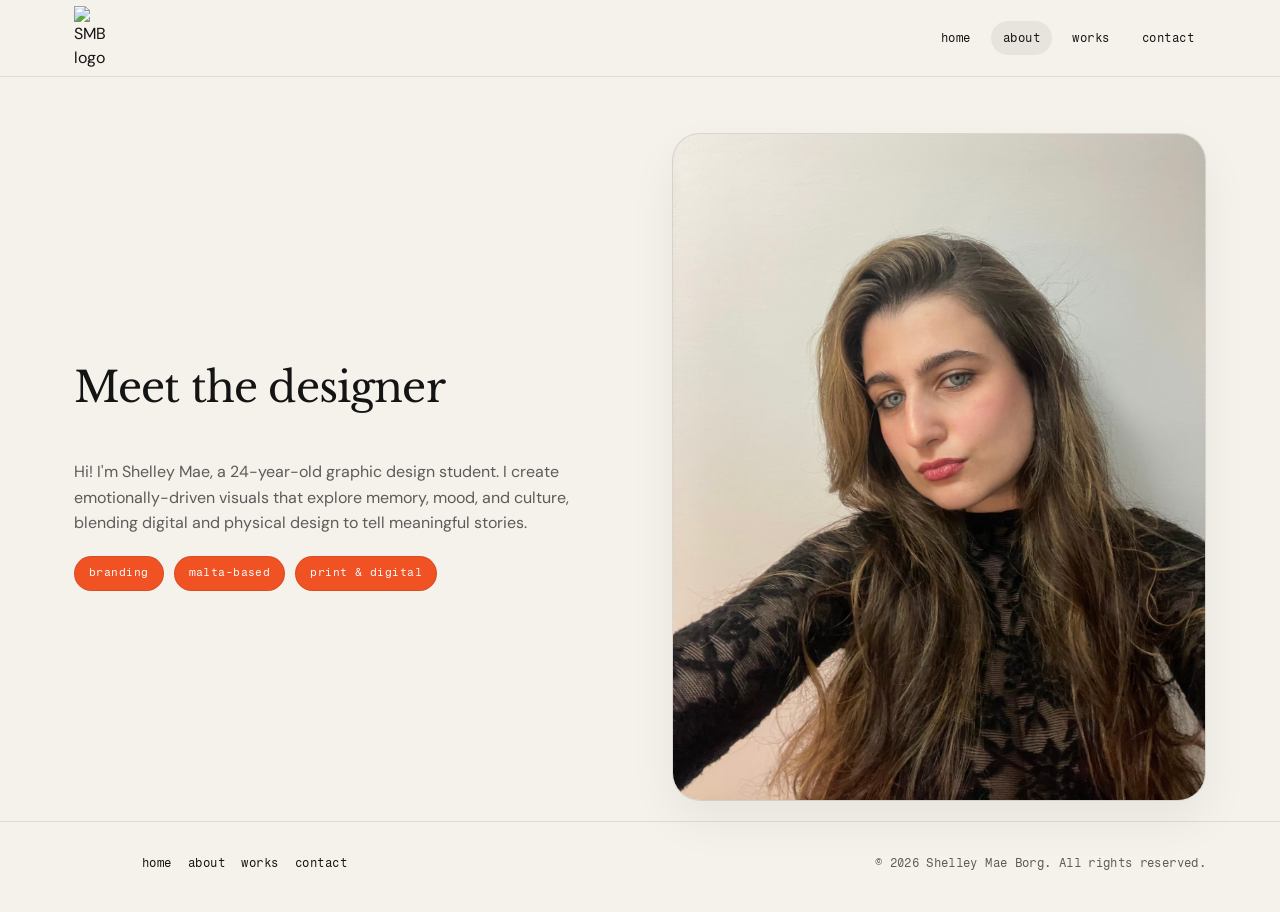
==== commit e223d6cf: "Update portfolio pages and enhance image handling - Removed favicon link from 'about.html', 'index.h" ====
--- a/about.html
+++ b/about.html
@@ -4,7 +4,6 @@
     <meta charset="UTF-8" />
     <meta name="viewport" content="width=device-width, initial-scale=1.0" />
     <title>About — Shelley Mae Borg</title>
-    <link rel="icon" type="image/x-icon" href="/images/logo.png" />
     <link rel="preconnect" href="https://fonts.googleapis.com" />
     <link rel="preconnect" href="https://fonts.gstatic.com" crossorigin />
     <link
@@ -51,8 +50,8 @@
       <section id="about" class="about section" aria-labelledby="aboutHeading">
         <div class="container aboutGrid">
           <div class="aboutCopy">
-            <p class="sectionEyebrow">Behind the canvas</p>
             <h1 class="sectionTitle" id="aboutHeading">Meet the designer</h1>
+            <br><br>
             <p class="bodyText">
               Hi! I'm Shelley Mae, a 24-year-old graphic design student. I create emotionally-driven
               visuals that explore memory, mood, and culture, blending digital and physical design to
@@ -65,9 +64,8 @@
             </ul>
           </div>
 
-          <div class="aboutMedia">
-            <!-- Replace portraitPlaceholder with final photo when available -->
-            <div class="aboutPortrait portraitPlaceholder" role="img" aria-label="Portrait of Shelley Mae Borg"></div>
+          <div class="aboutMedia" style="margin-bottom: 20px;">
+            <img src="./images/About-me.jpg" alt="Shelley Mae Borg" class="aboutPortrait" />
           </div>
         </div>
       </section>
--- a/style.css
+++ b/style.css
@@ -8,7 +8,7 @@
   --white: #ffffff;
   --surface: #ffffff;
   --border: rgba(20, 20, 20, 0.1);
-  --radius-sm: 12px;
+  --radius-sm: 12px; 
   --radius-md: 20px;
   --radius-lg: 28px;
 
@@ -345,7 +345,7 @@
   gap: 8px;
   padding: 14px 24px;
   border-radius: 999px;
-  background: var(--ink);
+  background: var(--orange);
   color: var(--white);
   font-family: var(--font-mono);
   font-size: 12px;
@@ -355,7 +355,8 @@
 }
 
 .btnPrimary:hover {
-  background: #2a2a2a;
+  background: var(--orange);
+  color: var(--white);
   transform: translateY(-1px);
 }
 
@@ -365,12 +366,13 @@
 }
 
 .btnPrimaryLight {
+  background: var(--orange);
+  color: var(--white);
+}
+
+.btnPrimaryLight:hover {
   background: var(--white);
-  color: var(--ink);
-}
-
-.btnPrimaryLight:hover {
-  background: #f0ebe4;
+  color: var(--orange);
 }
 
 /* Hero */
@@ -393,7 +395,10 @@
   font-weight: 400;
   line-height: 1.20;
   letter-spacing: -0.03em;
-}
+  color: #f05223;
+}
+
+.btnPrimary
 
 .heroTitleLine {
   display: block;
@@ -405,7 +410,7 @@
 
 .heroTitleAccent {
   font-style: italic;
-  color: var(--ink-muted);
+  color: inherit;
 }
 
 .heroLead {
@@ -509,6 +514,13 @@
   border-radius: var(--radius-md);
   border: 1px solid var(--border);
   overflow: hidden;
+}
+
+.gallerySlideMedia img {
+  display: block;
+  width: 100%;
+  height: 100%;
+  object-fit: cover;
 }
 
 .gallerySlideCaption {
@@ -626,7 +638,8 @@
   padding: 8px 14px;
   border-radius: 999px;
   border: 1px solid var(--border);
-  background: var(--surface);
+  background: var(--orange);
+  color: var(--white);
   font-family: var(--font-mono);
   font-size: 11px;
   letter-spacing: 0.04em;
@@ -813,28 +826,34 @@
 }
 
 .thumbA {
-  background: radial-gradient(circle at 20% 30%, rgba(240, 82, 35, 0.25), transparent 55%),
-    linear-gradient(135deg, rgba(43, 43, 43, 0.06), rgba(43, 43, 43, 0));
+  background-image: url("./images/COE-1.jpg");
+  background-size: cover;
+  background-position: center;
 }
 .thumbB {
-  background: radial-gradient(circle at 60% 40%, rgba(132, 187, 230, 0.35), transparent 55%),
-    linear-gradient(135deg, rgba(43, 43, 43, 0.06), rgba(43, 43, 43, 0));
+  background-image: url("./images/Gen Alpha-1.jpg");
+  background-size: cover;
+  background-position: center;
 }
 .thumbC {
-  background: radial-gradient(circle at 30% 60%, rgba(251, 247, 190, 1), rgba(251, 247, 190, 0) 60%),
-    linear-gradient(135deg, rgba(43, 43, 43, 0.06), rgba(43, 43, 43, 0));
+  background-image: url("./images/Dezine-1.jpg");
+  background-size: cover;
+  background-position: center;
 }
 .thumbD {
-  background: radial-gradient(circle at 80% 40%, rgba(240, 82, 35, 0.18), transparent 55%),
-    linear-gradient(135deg, rgba(43, 43, 43, 0.06), rgba(43, 43, 43, 0));
+  background-image: url("./images/Aura-Space-1.jpg");
+  background-size: cover;
+  background-position: center;
 }
 .thumbE {
-  background: radial-gradient(circle at 40% 30%, rgba(132, 187, 230, 0.25), transparent 55%),
-    linear-gradient(135deg, rgba(43, 43, 43, 0.06), rgba(43, 43, 43, 0));
+  background-image: url("./images/Eurovision-1.jpg");
+  background-size: cover;
+  background-position: center;
 }
 .thumbF {
-  background: radial-gradient(circle at 50% 60%, rgba(240, 82, 35, 0.22), transparent 55%),
-    linear-gradient(135deg, rgba(43, 43, 43, 0.06), rgba(43, 43, 43, 0));
+  background-image: url("./images/Nostalgija-1.jpg");
+  background-size: cover;
+  background-position: center;
 }
 
 .workTitle {
@@ -1676,6 +1695,179 @@
   border: 0;
 }
 
+.workDetailHero--image {
+  padding: 0;
+  background: var(--cream);
+  overflow: hidden;
+}
+
+.workDetailHero--image img {
+  display: block;
+  width: 100%;
+  height: 100%;
+  object-fit: contain;
+}
+
+.workDetailHero--flipbook {
+  display: flex;
+  flex-direction: column;
+  align-items: center;
+  justify-content: center;
+  padding: 16px;
+  background: var(--cream);
+  overflow: hidden;
+}
+
+.workPdfFlipbook {
+  display: flex;
+  flex-direction: column;
+  align-items: center;
+  width: 100%;
+  height: 100%;
+  gap: 10px;
+}
+
+.workPdfFlipbookHint {
+  margin: 0;
+  font-family: var(--font-mono);
+  font-size: 11px;
+  letter-spacing: 0.04em;
+  text-transform: lowercase;
+  color: var(--ink-muted);
+}
+
+.workPdfFlipbookBook {
+  flex: 1 1 auto;
+  width: min(100%, 720px);
+  min-height: 0;
+}
+
+.workPdfFlipbookLoading,
+.workPdfFlipbookError {
+  margin: 0;
+  padding: 24px;
+  text-align: center;
+  font-size: 14px;
+  color: var(--ink-muted);
+}
+
+.workPdfFlipbookLink {
+  display: inline-block;
+  margin-top: 12px;
+  font-family: var(--font-mono);
+  font-size: 12px;
+  color: var(--orange);
+}
+
+.workDetailHero--carousel {
+  position: relative;
+  padding: 0;
+  background: var(--cream);
+  overflow: hidden;
+}
+
+.workDetailCarousel {
+  position: relative;
+  width: 100%;
+  height: 100%;
+}
+
+.workDetailCarouselViewport {
+  width: 100%;
+  height: 100%;
+  overflow: hidden;
+}
+
+.workDetailCarouselTrack {
+  display: flex;
+  height: 100%;
+  transition: transform 320ms ease;
+}
+
+.workDetailCarouselSlide {
+  flex: 0 0 100%;
+  height: 100%;
+}
+
+.workDetailCarouselSlide img,
+.workDetailCarouselSlide video {
+  display: block;
+  width: 100%;
+  height: 100%;
+  object-fit: contain;
+}
+
+.workDetailCarouselSlide video {
+  background: #141414;
+}
+
+.workDetailHero--image video {
+  display: block;
+  width: 100%;
+  height: 100%;
+  object-fit: contain;
+  background: #141414;
+}
+
+.workDetailCarouselBtn {
+  position: absolute;
+  top: 50%;
+  z-index: 2;
+  transform: translateY(-50%);
+  width: 40px;
+  height: 40px;
+  border: 1px solid var(--border);
+  border-radius: 50%;
+  background: rgba(255, 255, 255, 0.92);
+  color: var(--ink);
+  font-size: 22px;
+  line-height: 1;
+  cursor: pointer;
+  transition: background 150ms ease, border-color 150ms ease;
+}
+
+.workDetailCarouselBtn:hover {
+  background: var(--white);
+  border-color: var(--ink-muted);
+}
+
+.workDetailCarouselBtn--prev {
+  left: 14px;
+}
+
+.workDetailCarouselBtn--next {
+  right: 14px;
+}
+
+.workDetailCarouselDots {
+  position: absolute;
+  left: 50%;
+  bottom: 14px;
+  z-index: 2;
+  display: flex;
+  gap: 8px;
+  transform: translateX(-50%);
+}
+
+.workDetailCarouselDot {
+  width: 8px;
+  height: 8px;
+  padding: 0;
+  border: 0;
+  border-radius: 50%;
+  background: rgba(43, 43, 43, 0.25);
+  cursor: pointer;
+}
+
+.workDetailCarouselDot.isActive {
+  background: var(--orange);
+}
+
+.caseCardMedia {
+  background-size: cover;
+  background-position: center;
+}
+
 .workDetailBody {
   flex: 1 1 auto;
   padding: clamp(28px, 4vw, 40px) clamp(28px, 4vw, 44px) clamp(32px, 4vw, 48px);
